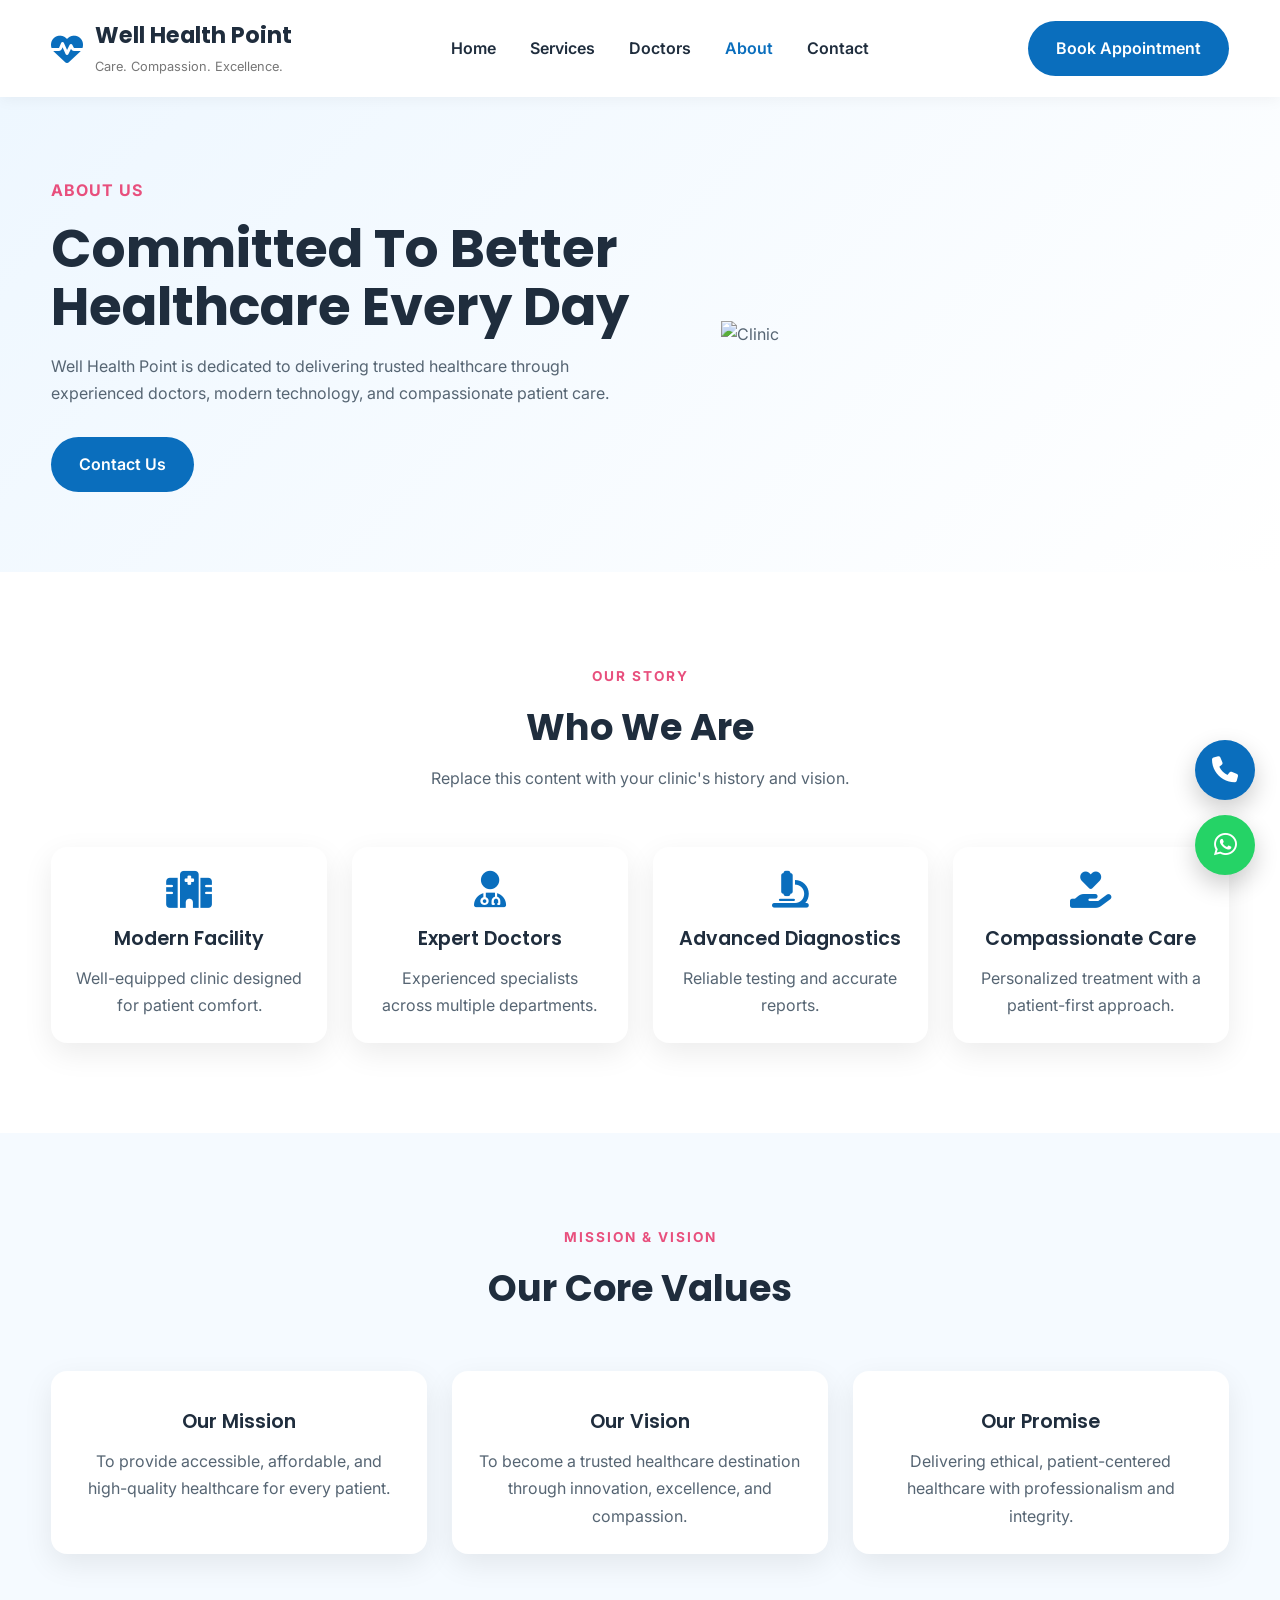
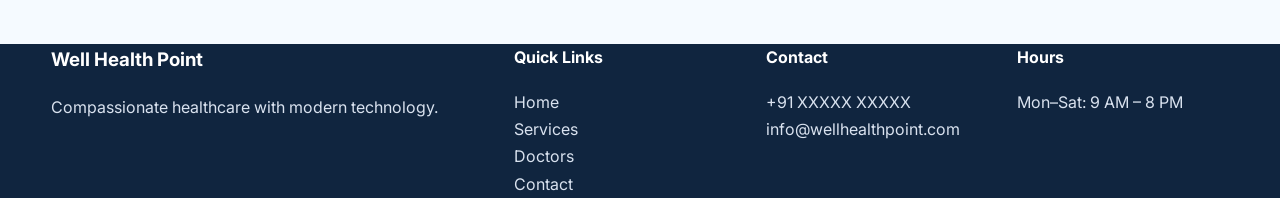
==== about.html @ 16683157 "Add files via upload" ====
<!DOCTYPE html>
<html lang="en">
<head>
<meta charset="UTF-8">
<meta name="viewport" content="width=device-width, initial-scale=1.0">
<title>Well Health Point | About</title>
<link rel="stylesheet" href="style.css">
<link rel="preconnect" href="https://fonts.googleapis.com">
<link href="https://fonts.googleapis.com/css2?family=Inter:wght@400;500;600&family=Poppins:wght@500;600;700&display=swap" rel="stylesheet">
<link rel="stylesheet" href="https://cdnjs.cloudflare.com/ajax/libs/font-awesome/6.6.0/css/all.min.css">
</head>
<body>

<header class="header">
<div class="container nav-container">
<a href="index.html" class="logo">
<i class="fa-solid fa-heart-pulse"></i>
<div><h2>Well Health Point</h2><span>Care. Compassion. Excellence.</span></div>
</a>

<nav class="navbar">
<ul>
<li><a href="index.html">Home</a></li>
<li><a href="services.html">Services</a></li>
<li><a href="doctors.html">Doctors</a></li>
<li><a class="active" href="about.html">About</a></li>
<li><a href="contact.html">Contact</a></li>
</ul>
</nav>

<a href="contact.html" class="btn-primary">Book Appointment</a>
<button class="menu-toggle"><i class="fa-solid fa-bars"></i></button>
</div>
</header>

<section class="hero">
<div class="container hero-content">
<div class="hero-text">
<span class="tag">ABOUT US</span>
<h1>Committed To Better Healthcare Every Day</h1>
<p>Well Health Point is dedicated to delivering trusted healthcare through experienced doctors, modern technology, and compassionate patient care.</p>
<a href="contact.html" class="btn-primary">Contact Us</a>
</div>
<div class="hero-image">
<img src="images/about/about-hero.jpg" alt="Clinic">
</div>
</div>
</section>

<section>
<div class="container">
<div class="section-title">
<span>OUR STORY</span>
<h2>Who We Are</h2>
<p>Replace this content with your clinic's history and vision.</p>
</div>

<div class="features">
<div class="feature">
<i class="fa-solid fa-hospital"></i>
<h3>Modern Facility</h3>
<p>Well-equipped clinic designed for patient comfort.</p>
</div>

<div class="feature">
<i class="fa-solid fa-user-doctor"></i>
<h3>Expert Doctors</h3>
<p>Experienced specialists across multiple departments.</p>
</div>

<div class="feature">
<i class="fa-solid fa-microscope"></i>
<h3>Advanced Diagnostics</h3>
<p>Reliable testing and accurate reports.</p>
</div>

<div class="feature">
<i class="fa-solid fa-hand-holding-heart"></i>
<h3>Compassionate Care</h3>
<p>Personalized treatment with a patient-first approach.</p>
</div>
</div>
</div>
</section>

<section class="why-us">
<div class="container">
<div class="section-title">
<span>MISSION & VISION</span>
<h2>Our Core Values</h2>
</div>

<div class="service-grid">
<div class="service-card">
<h3>Our Mission</h3>
<p>To provide accessible, affordable, and high-quality healthcare for every patient.</p>
</div>

<div class="service-card">
<h3>Our Vision</h3>
<p>To become a trusted healthcare destination through innovation, excellence, and compassion.</p>
</div>

<div class="service-card">
<h3>Our Promise</h3>
<p>Delivering ethical, patient-centered healthcare with professionalism and integrity.</p>
</div>
</div>
</div>
</section>

<footer class="footer">
<div class="container footer-grid">
<div><h3>Well Health Point</h3><p>Compassionate healthcare with modern technology.</p></div>
<div><h4>Quick Links</h4>
<a href="index.html">Home</a><br>
<a href="services.html">Services</a><br>
<a href="doctors.html">Doctors</a><br>
<a href="contact.html">Contact</a>
</div>
<div><h4>Contact</h4><p>+91 XXXXX XXXXX</p><p>info@wellhealthpoint.com</p></div>
<div><h4>Hours</h4><p>Mon–Sat: 9 AM – 8 PM</p></div>
</div>
</footer>

<script src="js/script.js"></script>
<!-- Floating Contact Buttons -->

<div class="floating-buttons">

    <a href="tel:+916291664625" class="float-btn call-btn" title="Call Us">
        <i class="fa-solid fa-phone"></i>
    </a>

    <a href="https://wa.me/916291664625" target="_blank" class="float-btn whatsapp-btn" title="WhatsApp">
        <i class="fa-brands fa-whatsapp"></i>
    </a>

</div>
</body>
</html>
---- style.css ----
:root{
  --primary:#0A6EBD;
  --secondary:#F48FB1;
  --accent:#00B8A9;
  --dark:#1f2d3d;
  --text:#566573;
  --light:#f5faff;
  --white:#fff;
  --shadow:0 10px 30px rgba(0,0,0,.08);
  --radius:16px;
}

*{margin:0;padding:0;box-sizing:border-box}
html{scroll-behavior:smooth}
body{
  font-family:Inter,sans-serif;
  color:var(--text);
  background:#fff;
  line-height:1.7;
}
img{max-width:100%;display:block}
a{text-decoration:none}
ul{list-style:none}
.container{width:min(1200px,92%);margin:auto}

.header{
  position:sticky;top:0;z-index:999;
  background:#fff;
  box-shadow:0 2px 15px rgba(0,0,0,.05);
}
.nav-container{
  display:flex;align-items:center;justify-content:space-between;
  padding:18px 0;
}
.logo{display:flex;gap:12px;align-items:center;color:var(--dark)}
.logo i{font-size:2rem;color:var(--primary)}
.logo h2{font:700 1.4rem Poppins,sans-serif}
.logo span{font-size:.8rem;color:#777}
.navbar ul{display:flex;gap:34px}
.navbar a{color:var(--dark);font-weight:600;position:relative}
.navbar a.active,
.navbar a:hover{color:var(--primary)}
.btn-primary,.btn-secondary{
 display:inline-block;padding:14px 28px;border-radius:50px;
 font-weight:600;transition:.3s;
}
.btn-primary{background:var(--primary);color:#fff}
.btn-primary:hover{transform:translateY(-3px)}
.btn-secondary{
 border:2px solid var(--primary);color:var(--primary)
}
.hero{
 background:linear-gradient(135deg,#eef7ff,#fff);
 padding:80px 0;
}
.hero-content{
 display:grid;
 grid-template-columns:1.1fr .9fr;
 gap:50px;
 align-items:center;
}
.tag{
 color:#e84f7d;
 font-weight:700;
 letter-spacing:1px;
 text-transform:uppercase;
}
.hero h1{
 font:700 3.3rem/1.1 Poppins,sans-serif;
 color:var(--dark);
 margin:16px 0;
}
.hero p{max-width:560px;margin-bottom:30px}
.hero-buttons{display:flex;gap:16px}

section{padding:90px 0}
.section-title{text-align:center;margin-bottom:55px}
.section-title span{
 color:#e84f7d;
 font-weight:700;
 letter-spacing:2px;
 font-size:.85rem;
}
.section-title h2{
 font:700 2.3rem Poppins,sans-serif;
 color:var(--dark);
 margin:10px 0;
}

.provider-grid,.service-grid,.features{
 display:grid;
 gap:25px;
}
.provider-grid{grid-template-columns:repeat(5,1fr)}
.service-grid{grid-template-columns:repeat(3,1fr)}
.features{grid-template-columns:repeat(4,1fr)}

.doctor-card,.service-card,.feature{
 background:#fff;
 border-radius:var(--radius);
 box-shadow:var(--shadow);
 padding:24px;
 text-align:center;
 transition:.3s;
}
.doctor-card:hover,
.service-card:hover,
.feature:hover{
 transform:translateY(-8px);
}
.doctor-card img{
 width:150px;height:150px;
 object-fit:cover;
 border-radius:50%;
 margin:0 auto 20px;
}
.doctor-card h3,
.service-card h3,
.feature h3{
 font:600 1.2rem Poppins,sans-serif;
 color:var(--dark);
 margin:12px 0;
}
.card-link{color:var(--primary);font-weight:600}
.service-card i,.feature i{
 font-size:2.3rem;
 color:var(--primary);
}
.center{text-align:center;margin-top:40px}

.why-us{background:var(--light)}

.cta{
 background:linear-gradient(135deg,#0A6EBD,#0c4f84);
 color:#fff;
}
.cta-content{
 display:flex;
 justify-content:space-between;
 align-items:center;
 gap:30px;
}

.footer{
 background:#10253f;
 color:#d9e2ef;
}
.footer-grid{
 display:grid;
 grid-template-columns:2fr 1fr 1fr 1fr;
 gap:40px;
}
.footer h3,.footer h4{color:#fff;margin-bottom:18px}
.footer a{color:#d9e2ef}
.copyright{
 margin-top:50px;
 border-top:1px solid rgba(255,255,255,.15);
 padding-top:20px;
 text-align:center;
}

.menu-toggle{display:none;background:none;border:none;font-size:1.5rem}

@media (max-width:991px){
.hero-content,.cta-content{grid-template-columns:1fr;display:grid;text-align:center}
.provider-grid{grid-template-columns:repeat(2,1fr)}
.service-grid{grid-template-columns:repeat(2,1fr)}
.features{grid-template-columns:repeat(2,1fr)}
.footer-grid{grid-template-columns:repeat(2,1fr)}
.navbar{display:none}
.menu-toggle{display:block}
}

@media (max-width:576px){
.hero h1{font-size:2.3rem}
.provider-grid,
.service-grid,
.features,
.footer-grid{grid-template-columns:1fr}
.btn-primary,.btn-secondary{width:100%;text-align:center}
.hero-buttons{flex-direction:column}

}
/* ===========================
   CONTACT FORM
=========================== */

.contact-form {
    max-width: 750px;
    margin: 60px auto;
    padding: 45px;
    background: #ffffff;
    border-radius: 20px;
    box-shadow: 0 15px 40px rgba(0, 0, 0, 0.08);
}

.contact-form h2 {
    text-align: center;
    font-family: "Poppins", sans-serif;
    font-size: 2rem;
    color: #163b65;
    margin-bottom: 10px;
}

.contact-form p {
    text-align: center;
    color: #6c757d;
    margin-bottom: 35px;
}

/* Form Layout */

.contact-form form {
    display: grid;
    gap: 20px;
}

/* Labels */

.contact-form label {
    display: block;
    font-weight: 600;
    color: #163b65;
    margin-bottom: 8px;
}

/* Inputs */

.contact-form input,
.contact-form textarea,
.contact-form select {
    width: 100%;
    padding: 15px 18px;
    font-size: 1rem;
    border: 2px solid #dbe8f5;
    border-radius: 12px;
    background: #fdfefe;
    transition: 0.3s ease;
    font-family: "Inter", sans-serif;
}

/* Focus */

.contact-form input:focus,
.contact-form textarea:focus,
.contact-form select:focus {
    outline: none;
    border-color: #0A6EBD;
    box-shadow: 0 0 12px rgba(10,110,189,0.15);
}

/* Textarea */

.contact-form textarea {
    resize: vertical;
    min-height: 170px;
}

/* Two Column Layout */

.form-row {
    display: grid;
    grid-template-columns: repeat(2,1fr);
    gap: 20px;
}

/* Submit Button */

.contact-form button {
    width: 100%;
    padding: 16px;
    border: none;
    border-radius: 12px;
    background: #0A6EBD;
    color: white;
    font-size: 1rem;
    font-weight: 600;
    cursor: pointer;
    transition: 0.35s ease;
}

.contact-form button:hover {
    background: #095ea1;
    transform: translateY(-3px);
    box-shadow: 0 10px 25px rgba(10,110,189,0.25);
}

/* Placeholder */

.contact-form input::placeholder,
.contact-form textarea::placeholder {
    color: #9aa5b1;
}

/* Responsive */

@media (max-width:768px){

.contact-form{
    padding:30px;
}

.form-row{
    grid-template-columns:1fr;
}

}

@media (max-width:480px){

.contact-form{
    padding:25px;
    border-radius:15px;
}

.contact-form h2{
    font-size:1.6rem;
}

}
/* ==========================================
            TABLET RESPONSIVE
========================================== */

@media (max-width:992px){

.container{
    width:92%;
}

.header{
    padding:15px 0;
}

.nav-container{
    flex-wrap:wrap;
}

.navbar{
    display:none;
    width:100%;
    margin-top:20px;
}

.navbar.open{
    display:block;
}

.navbar ul{
    flex-direction:column;
    gap:18px;
    text-align:center;
}

.menu-toggle{
    display:block;
    cursor:pointer;
}

.hero{
    padding:70px 0;
}

.hero-content{
    grid-template-columns:1fr;
    text-align:center;
    gap:50px;
}

.hero-text p{
    margin:auto;
}

.hero-buttons{
    justify-content:center;
    flex-wrap:wrap;
}

.hero-image img{
    max-width:500px;
    margin:auto;
}

.provider-grid{
    grid-template-columns:repeat(2,1fr);
    gap:25px;
}

.services-grid{
    grid-template-columns:repeat(2,1fr);
    gap:25px;
}

.features{
    grid-template-columns:repeat(2,1fr);
    gap:25px;
}

.footer-grid{
    grid-template-columns:repeat(2,1fr);
    gap:30px;
}

.contact-form{
    padding:35px;
}

.form-row{
    grid-template-columns:1fr;
}

}



/* ==========================================
            MOBILE RESPONSIVE
========================================== */

@media (max-width:768px){

.hero{
    padding:60px 0;
}

.hero h1{
    font-size:2.4rem;
    line-height:1.2;
}

.hero p{
    font-size:1rem;
}

.hero-buttons{
    flex-direction:column;
    align-items:center;
}

.btn-primary,
.btn-secondary{
    width:100%;
    max-width:280px;
    text-align:center;
}

.provider-grid{
    grid-template-columns:1fr;
}

.services-grid{
    grid-template-columns:1fr;
}

.features{
    grid-template-columns:1fr;
}

.service-card,
.doctor-card,
.feature{
    max-width:100%;
}

.hero-image img{
    max-width:100%;
}

.section-title h2{
    font-size:2rem;
}

.footer-grid{
    grid-template-columns:1fr;
    text-align:center;
}

.footer{
    padding:50px 0 20px;
}

.contact-form{
    padding:25px;
}

.contact-form h2{
    font-size:1.7rem;
}

input,
textarea,
select{
    font-size:16px;
}

}



/* ==========================================
            SMALL MOBILE
========================================== */

@media (max-width:480px){

.logo h2{
    font-size:1.2rem;
}

.hero{
    padding:50px 0;
}

.hero h1{
    font-size:2rem;
}

.tag{
    font-size:.8rem;
}

.section-title h2{
    font-size:1.7rem;
}

.section-title p{
    font-size:.95rem;
}

.service-card,
.doctor-card,
.feature{
    padding:20px;
}

.hero-buttons{
    gap:15px;
}

.btn-primary,
.btn-secondary{
    padding:14px 20px;
}

.contact-form{
    padding:20px;
}

}
/*=========================================
        FLOATING CONTACT BUTTONS
=========================================*/

.floating-buttons{
    position:fixed;
    right:25px;
    bottom:25px;
    display:flex;
    flex-direction:column;
    gap:15px;
    z-index:9999;
}

.float-btn{
    width:60px;
    height:60px;
    border-radius:50%;
    display:flex;
    align-items:center;
    justify-content:center;
    color:#fff;
    font-size:26px;
    text-decoration:none;
    box-shadow:0 10px 25px rgba(0,0,0,.2);
    transition:.3s;
}

.float-btn:hover{
    transform:translateY(-5px) scale(1.08);
}

.call-btn{
    background:var(--primary);
}

.whatsapp-btn{
    background:#25D366;
}

@media(max-width:768px){

    .floating-buttons{
        right:18px;
        bottom:18px;
    }

    .float-btn{
        width:55px;
        height:55px;
        font-size:22px;
    }

}
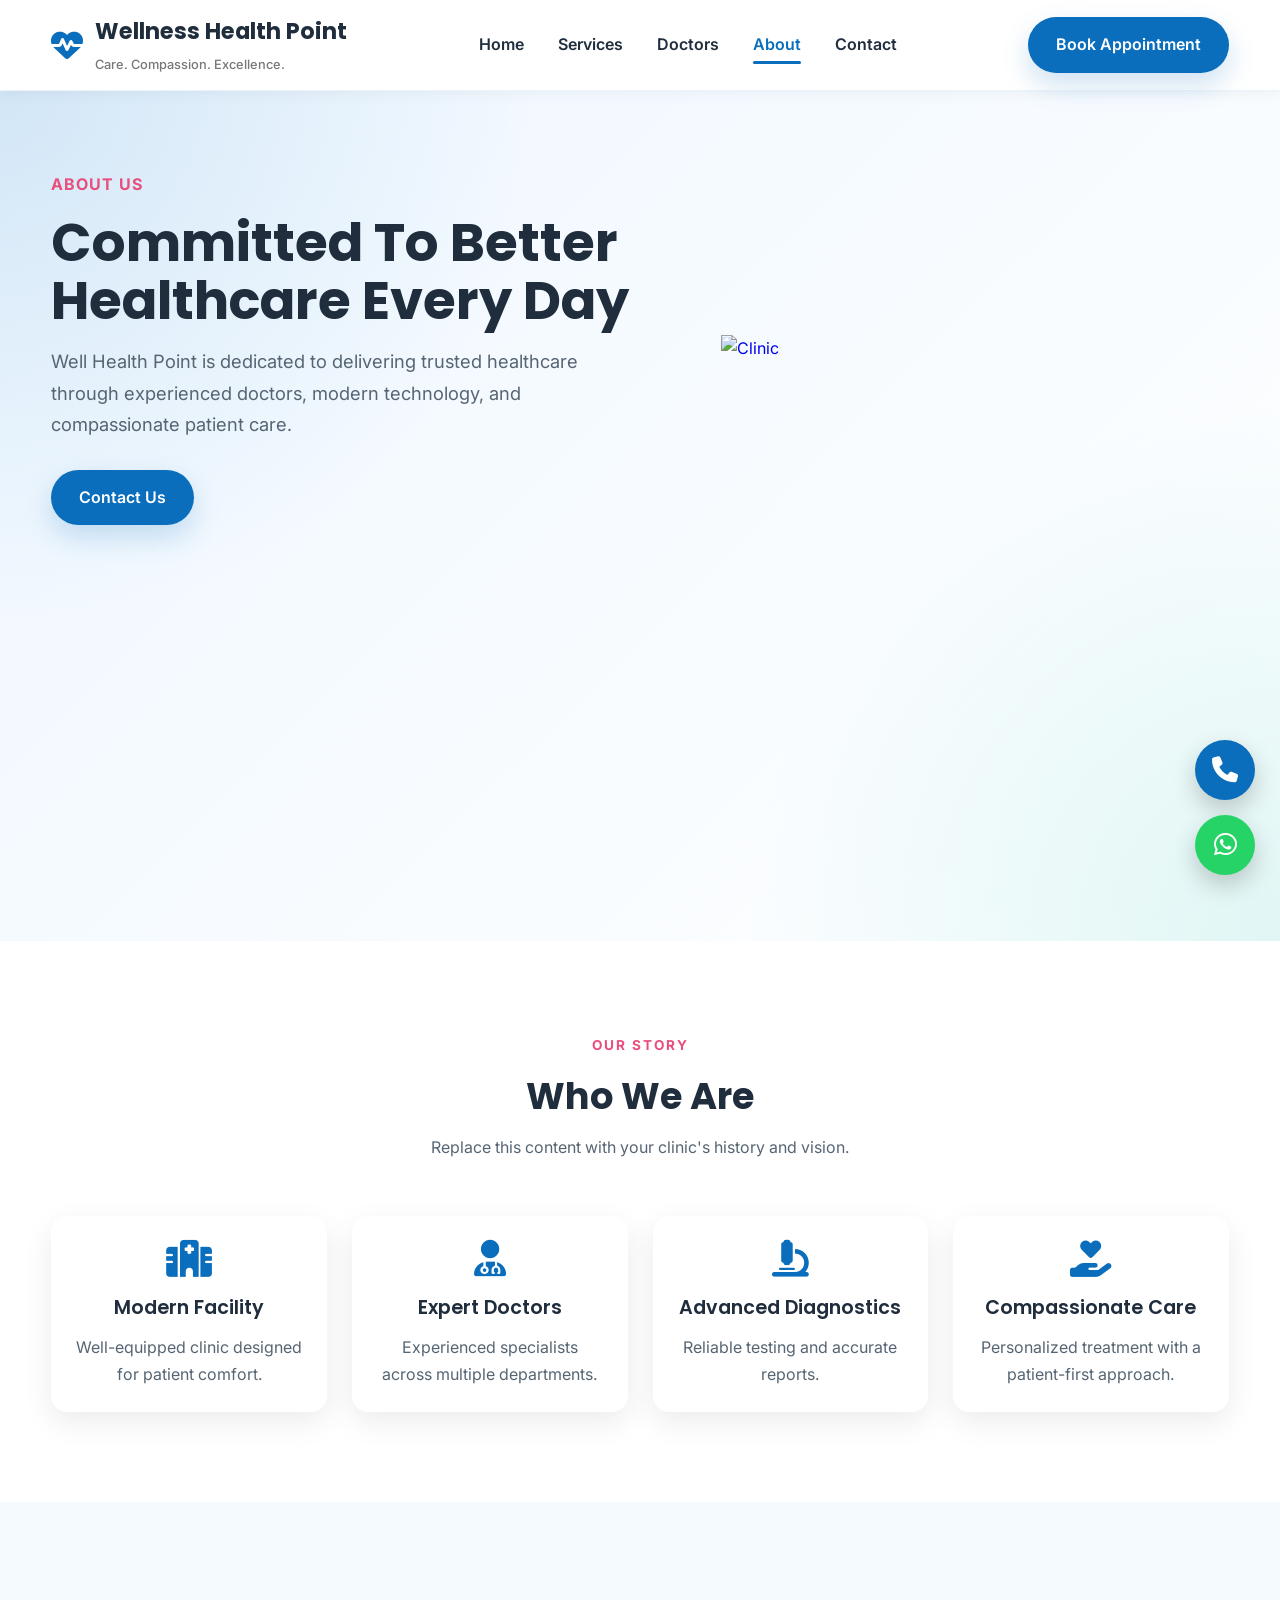
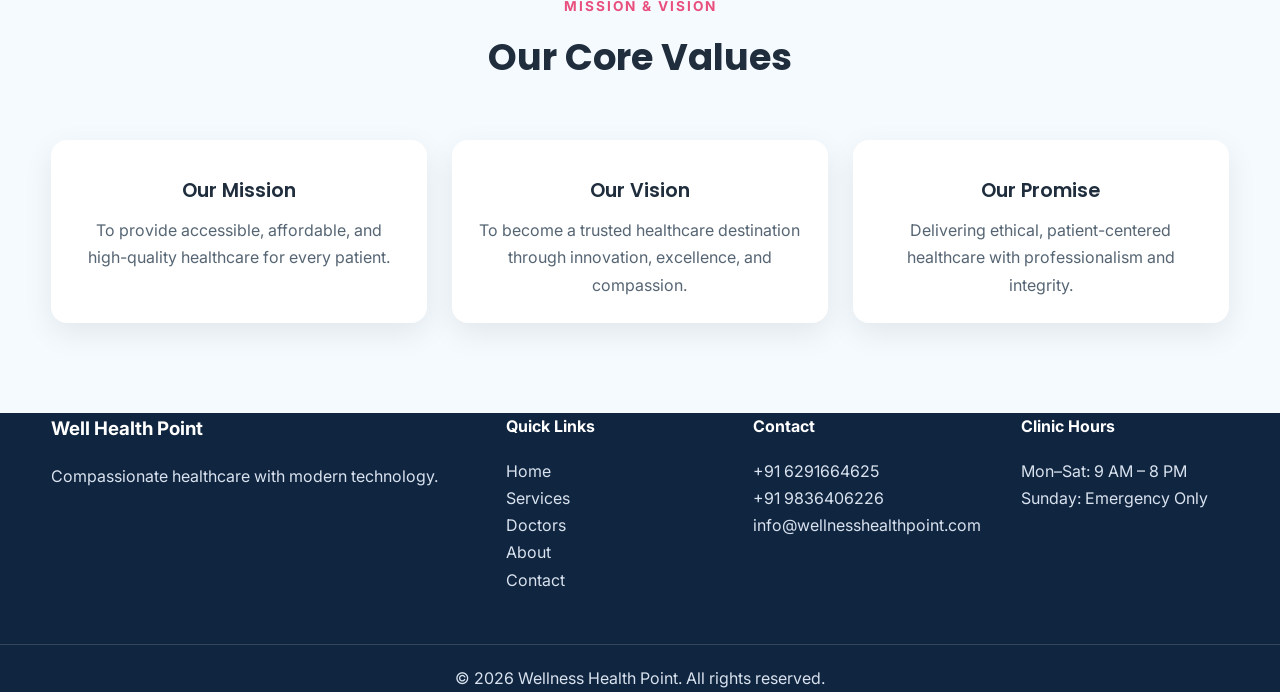
==== commit 012e1efa: "Update title and footer information for About page" ====
--- a/about.html
+++ b/about.html
@@ -3,7 +3,7 @@
 <head>
 <meta charset="UTF-8">
 <meta name="viewport" content="width=device-width, initial-scale=1.0">
-<title>Well Health Point | About</title>
+<title>Wellness Health Point | About</title>
 <link rel="stylesheet" href="style.css">
 <link rel="preconnect" href="https://fonts.googleapis.com">
 <link href="https://fonts.googleapis.com/css2?family=Inter:wght@400;500;600&family=Poppins:wght@500;600;700&display=swap" rel="stylesheet">
@@ -15,7 +15,7 @@
 <div class="container nav-container">
 <a href="index.html" class="logo">
 <i class="fa-solid fa-heart-pulse"></i>
-<div><h2>Well Health Point</h2><span>Care. Compassion. Excellence.</span></div>
+<div><h2>Wellness Health Point</h2><span>Care. Compassion. Excellence.</span></div>
 </a>
 
 <nav class="navbar">
@@ -42,8 +42,9 @@
 <a href="contact.html" class="btn-primary">Contact Us</a>
 </div>
 <div class="hero-image">
-<img src="images/about/about-hero.jpg" alt="Clinic">
-</div>
+<a href="abouts.png" target="_blank">
+    <img src="abouts.png" alt="Clinic">
+</a></div>
 </div>
 </section>
 
@@ -110,18 +111,36 @@
 </section>
 
 <footer class="footer">
-<div class="container footer-grid">
-<div><h3>Well Health Point</h3><p>Compassionate healthcare with modern technology.</p></div>
-<div><h4>Quick Links</h4>
-<a href="index.html">Home</a><br>
-<a href="services.html">Services</a><br>
-<a href="doctors.html">Doctors</a><br>
-<a href="contact.html">Contact</a>
-</div>
-<div><h4>Contact</h4><p>+91 XXXXX XXXXX</p><p>info@wellhealthpoint.com</p></div>
-<div><h4>Hours</h4><p>Mon–Sat: 9 AM – 8 PM</p></div>
-</div>
+  <div class="container footer-grid">
+    <div>
+      <h3>Well Health Point</h3>
+      <p>Compassionate healthcare with modern technology.</p>
+    </div>
+    <div>
+      <h4>Quick Links</h4>
+      <a href="index.html">Home</a><br>
+      <a href="services.html">Services</a><br>
+      <a href="doctors.html">Doctors</a><br>
+      <a href="about.html">About</a><br>
+      <a href="contact.html">Contact</a>
+    </div>
+    <div>
+      <h4>Contact</h4>
+      <p>+91 6291664625</p>
+      <p>+91 9836406226</p>
+      <p>info@wellnesshealthpoint.com</p>
+    </div>
+    <div>
+      <h4>Clinic Hours</h4>
+      <p>Mon–Sat: 9 AM – 8 PM</p>
+      <p>Sunday: Emergency Only</p>
+    </div>
+  </div>
+  <div class="copyright">
+    <p>&copy; 2026 Wellness Health Point. All rights reserved.</p>
+  </div>
 </footer>
+
 
 <script src="js/script.js"></script>
 <!-- Floating Contact Buttons -->
--- a/style.css
+++ b/style.css
@@ -1,11 +1,11 @@
+
 
 :root{
   --primary:#0A6EBD;
   --secondary:#F48FB1;
   --accent:#00B8A9;
   --dark:#1f2d3d;
-  --text:#566573;
-  --light:#f5faff;
+  --text:#566573;  --light:#f5faff;
   --white:#fff;
   --shadow:0 10px 30px rgba(0,0,0,.08);
   --radius:16px;
@@ -23,6 +23,757 @@
 a{text-decoration:none}
 ul{list-style:none}
 .container{width:min(1200px,92%);margin:auto}
+/*=========================================
+                HEADER
+=========================================*/
+
+.header{
+    position:sticky;
+    top:0;
+    left:0;
+    width:100%;
+    z-index:1000;
+
+    background:rgba(255,255,255,.96);
+    backdrop-filter:blur(12px);
+
+    border-bottom:1px solid rgba(10,110,189,.08);
+    box-shadow:0 8px 25px rgba(0,0,0,.05);
+}
+
+.nav-container{
+
+    width:min(1300px,92%);
+    margin:auto;
+
+    display:flex;
+    align-items:center;
+    justify-content:space-between;
+
+    height:90px;
+
+}
+/*==================================================
+                    HERO SECTION
+==================================================*/
+
+.hero{
+    position:relative;
+    overflow:hidden;
+    background:linear-gradient(135deg,#eef7ff,#ffffff);
+    padding:90px 0 180px;
+    min-height:850px;
+}
+
+.hero::before{
+    content:"";
+    position:absolute;
+    inset:0;
+    background:
+        radial-gradient(circle at top left,
+        rgba(10,110,189,.12),transparent 35%),
+        radial-gradient(circle at bottom right,
+        rgba(0,184,169,.12),transparent 35%);
+}
+
+.hero-content{
+    position:relative;
+    z-index:2;
+    display:grid;
+    grid-template-columns:1.1fr .9fr;
+    align-items:center;
+    gap:60px;
+}
+
+.hero-text{
+    max-width:600px;
+}
+
+.hero h1{
+    font-size:4rem;
+    line-height:1.1;
+    color:var(--dark);
+    margin:20px 0;
+}
+
+.hero p{
+    font-size:1.15rem;
+    margin-bottom:35px;
+}
+
+.hero-buttons{
+    display:flex;
+    gap:18px;
+    margin-bottom:45px;
+}
+
+/*=====================
+     FEATURES
+=====================*/
+
+.hero-features{
+    display:flex;
+    gap:25px;
+}
+
+.hero-feature{
+    background:#fff;
+    padding:18px;
+    border-radius:16px;
+    box-shadow:var(--shadow);
+    flex:1;
+    text-align:center;
+}
+
+.hero-feature i{
+    font-size:2rem;
+    color:var(--primary);
+    margin-bottom:15px;
+}
+
+.hero-feature h4{
+    color:var(--dark);
+    margin-bottom:6px;
+}
+
+.hero-feature p{
+    font-size:.9rem;
+    margin:0;
+}
+
+/*=====================
+      DOCTOR
+=====================*/
+
+.hero-doctor{
+
+    position:absolute;
+
+    right:390px;
+
+    bottom:0;
+
+    height:92%;
+
+    opacity:.92;
+
+    pointer-events:none;
+
+    z-index:1;
+
+    -webkit-mask-image:linear-gradient(
+        to left,
+        black 65%,
+        rgba(0,0,0,.65) 82%,
+        transparent 100%
+    );
+
+    mask-image:linear-gradient(
+        to left,
+        black 65%,
+        rgba(0,0,0,.65) 82%,
+        transparent 100%
+    );
+
+}
+
+/*=====================
+     APPOINTMENT
+=====================*/
+
+.hero-form{
+
+    position:relative;
+
+    z-index:5;
+
+    background:rgba(255,255,255,.95);
+
+    backdrop-filter:blur(15px);
+
+    border-radius:22px;
+
+    padding:35px;
+
+    box-shadow:0 20px 50px rgba(0,0,0,.12);
+
+}
+
+.hero-form-icon{
+
+    width:70px;
+
+    height:70px;
+
+    border-radius:50%;
+
+    background:#eef7ff;
+
+    margin:auto;
+
+    display:flex;
+
+    align-items:center;
+
+    justify-content:center;
+
+    color:var(--primary);
+
+    font-size:2rem;
+
+    margin-bottom:20px;
+
+}
+
+.hero-form h2{
+
+    text-align:center;
+
+    color:var(--dark);
+
+    margin-bottom:10px;
+
+}
+
+.hero-form p{
+
+    text-align:center;
+
+    margin-bottom:30px;
+
+}
+
+.hero-form form{
+
+    display:grid;
+
+    gap:18px;
+
+}
+
+
+.hero-form input,
+.hero-form select,
+.hero-form textarea{
+
+    width:100%;
+
+    padding:15px;
+
+    border:2px solid #e4edf8;
+
+    border-radius:12px;
+
+    font-size:1rem;
+
+    outline:none;
+
+}
+
+.hero-form textarea{
+
+    height:120px;
+
+    resize:none;
+
+}
+
+.hero-form input:focus,
+.hero-form select:focus,
+.hero-form textarea:focus{
+
+    border-color:var(--primary);
+
+}
+
+.hero-form button{
+
+    background:var(--primary);
+
+    color:#fff;
+
+    border:none;
+
+    padding:16px;
+
+    border-radius:12px;
+
+    cursor:pointer;
+
+    font-size:1rem;
+
+    font-weight:600;
+
+    transition:.3s;
+
+}
+
+.hero-form button:hover{
+
+    background:#085ea4;
+
+}
+
+.privacy{
+
+    margin-top:20px;
+
+    text-align:center;
+
+    color:#777;
+
+    font-size:.9rem;
+
+}
+
+.privacy i{
+
+    color:var(--primary);
+
+    margin-right:6px;
+
+}
+
+/*=====================
+      STATS
+=====================*/
+
+.hero-highlights{
+    margin-top:-170px;
+    position:relative;
+    z-index:20;
+}
+
+.hero-features{
+    display:grid;
+    grid-template-columns:repeat(3,1fr);
+    gap:25px;
+}
+
+.hero-stats-section{
+    padding:100px 0 80px;
+    background:#fff;
+}
+
+.hero-stats{
+    background:#fff;
+    border-radius:22px;
+    box-shadow:var(--shadow);
+    display:grid;
+    grid-template-columns:repeat(4,1fr);
+    overflow:hidden;
+}
+.stat{
+
+    padding:28px;
+
+    text-align:center;
+
+    border-right:1px solid #edf2f7;
+
+}
+
+.stat:last-child{
+
+    border:none;
+
+}
+
+.stat h3{
+
+    color:var(--primary);
+
+    font-size:2rem;
+
+}
+
+.stat span{
+
+    color:#666;
+
+}
+.hero-form-row{
+    display:grid;
+    grid-template-columns:repeat(2,1fr);
+    gap:15px;
+    margin-bottom:18px;
+}
+
+.form-group{
+    display:flex;
+    flex-direction:column;
+}
+
+.form-group label{
+    font-size:.9rem;
+    font-weight:600;
+    color:var(--dark);
+    margin-bottom:8px;
+}
+
+.form-group label i{
+    color:var(--primary);
+    margin-right:6px;
+}
+
+.hero-submit{
+    width:100%;
+    margin-top:10px;
+}
+
+.hero-submit i{
+    margin-right:8px;
+}
+
+@media(max-width:768px){
+
+.hero-form-row{
+
+grid-template-columns:1fr;
+
+}
+
+}
+
+/*=====================
+      RESPONSIVE
+=====================*/
+
+@media(max-width:1100px){
+
+.hero-content{
+
+grid-template-columns:1fr;
+
+}
+
+.hero-doctor{
+    position:absolute;
+
+    left:52%;
+    bottom:0;
+
+    transform:translateX(-50%);
+
+    height:88%;
+    width:auto;
+
+    z-index:2;
+
+    pointer-events:none;
+
+    opacity:.95;
+
+    object-fit:contain;
+
+    -webkit-mask-image:linear-gradient(
+        to left,
+        transparent 0%,
+        rgba(0,0,0,.8) 18%,
+        black 35%
+    );
+
+    mask-image:linear-gradient(
+        to left,
+        transparent 0%,
+        rgba(0,0,0,.8) 18%,
+        black 35%
+    );
+}
+.hero-stats{
+
+position:relative;
+
+transform:none;
+
+left:auto;
+
+bottom:auto;
+
+margin:50px auto 0;
+
+grid-template-columns:repeat(2,1fr);
+
+}
+
+}
+
+@media(max-width:768px){
+
+.hero{
+
+padding:70px 0;
+
+min-height:auto;
+
+}
+
+.hero h1{
+
+font-size:2.7rem;
+
+}
+
+.hero-buttons{
+
+flex-direction:column;
+
+}
+
+.hero-features{
+
+flex-direction:column;
+
+}
+
+.hero-stats{
+
+grid-template-columns:1fr;
+
+}
+
+}
+/*=====================
+        LOGO
+======================*/
+
+.logo{
+
+    display:flex;
+    align-items:center;
+    gap:15px;
+
+    color:var(--dark);
+
+}
+
+.logo i{
+
+    font-size:2.2rem;
+    color:var(--primary);
+
+}
+
+.logo h2{
+
+    font-family:Poppins,sans-serif;
+    font-size:2rem;
+    font-weight:700;
+    line-height:1;
+
+}
+
+.logo span{
+
+    display:block;
+    margin-top:6px;
+
+    color:#6b7280;
+
+    font-size:.95rem;
+    font-weight:500;
+
+}
+
+/*=====================
+      NAVIGATION
+======================*/
+
+.navbar ul{
+
+    display:flex;
+    align-items:center;
+    gap:42px;
+
+}
+
+.navbar a{
+
+    position:relative;
+
+    color:var(--dark);
+
+    font-weight:600;
+
+    font-size:1rem;
+
+    transition:.3s;
+
+}
+
+.navbar a::after{
+
+    content:"";
+
+    position:absolute;
+
+    left:0;
+    bottom:-10px;
+
+    width:0;
+    height:3px;
+
+    background:var(--primary);
+
+    border-radius:10px;
+
+    transition:.35s;
+
+}
+
+.navbar a:hover,
+.navbar a.active{
+
+    color:var(--primary);
+
+}
+
+.navbar a:hover::after,
+.navbar a.active::after{
+
+    width:100%;
+
+}
+
+/*=====================
+        BUTTONS
+======================*/
+
+.btn-primary,
+.btn-secondary{
+
+    display:inline-flex;
+
+    align-items:center;
+    justify-content:center;
+
+    padding:15px 34px;
+
+    border-radius:50px;
+
+    font-weight:600;
+
+    transition:.35s;
+
+}
+
+.btn-primary{
+
+    background:linear-gradient(135deg,#0A6EBD,#1482df);
+
+    color:#fff;
+
+    box-shadow:0 12px 28px rgba(10,110,189,.20);
+
+}
+
+.btn-primary:hover{
+
+    transform:translateY(-3px);
+
+    box-shadow:0 18px 35px rgba(10,110,189,.28);
+
+}
+
+.btn-secondary{
+
+    background:#fff;
+
+    color:var(--primary);
+
+    border:2px solid var(--primary);
+
+}
+
+.btn-secondary:hover{
+
+    background:var(--primary);
+
+    color:#fff;
+
+}
+
+/*=====================
+     MOBILE HEADER
+======================*/
+
+.menu-toggle{
+
+    display:none;
+
+    background:none;
+
+    border:none;
+
+    font-size:1.8rem;
+
+    color:var(--dark);
+
+    cursor:pointer;
+
+}
+
+@media(max-width:992px){
+
+    .nav-container{
+
+        height:80px;
+
+    }
+
+    .logo h2{
+
+        font-size:1.6rem;
+
+    }
+
+    .navbar{
+
+        display:none;
+
+    }
+
+    .menu-toggle{
+
+        display:block;
+
+    }
+
+}
+
+@media(max-width:576px){
+
+    .nav-container{
+
+        height:72px;
+
+    }
+
+    .logo i{
+
+        font-size:1.8rem;
+
+    }
+
+    .logo h2{
+
+        font-size:1.3rem;
+
+    }
+
+    .logo span{
+
+        font-size:.8rem;
+
+    }
+
+    .header .btn-primary{
+
+        display:none;
+
+    }
+
+}
 
 .header{
   position:sticky;top:0;z-index:999;
@@ -49,6 +800,27 @@
 .btn-primary:hover{transform:translateY(-3px)}
 .btn-secondary{
  border:2px solid var(--primary);color:var(--primary)
+}
+.hero-doctor{
+
+    position:absolute;
+    right:-40px;
+    bottom:0;
+
+    height:110%;
+
+    opacity:.35;
+
+    filter:
+        drop-shadow(0 25px 45px rgba(10,110,189,.25))
+        saturate(105%);
+
+    mask-image:linear-gradient(
+        to left,
+        black 65%,
+        rgba(0,0,0,.6) 80%,
+        transparent 100%
+    );
 }
 .hero{
  background:linear-gradient(135deg,#eef7ff,#fff);
@@ -600,5 +1372,76 @@
         height:55px;
         font-size:22px;
     }
-
-}
+/*=========================================
+        APPOINTMENT SECTION
+=========================================*/
+
+.appointment-section{
+    position:relative;
+    padding:100px 0;
+    overflow:hidden;
+    background:linear-gradient(135deg,#eef7ff 0%,#f8fcff 45%,#ffffff 100%);
+}
+
+/* Decorative circles */
+
+.appointment-section::before{
+    content:"";
+    position:absolute;
+    width:420px;
+    height:420px;
+    background:rgba(10,110,189,.08);
+    border-radius:50%;
+    top:-180px;
+    left:-120px;
+}
+
+.appointment-section::after{
+    content:"";
+    position:absolute;
+    width:320px;
+    height:320px;
+    background:rgba(244,143,177,.10);
+    border-radius:50%;
+    bottom:-120px;
+    right:-100px;
+}
+
+/* Medical cross pattern */
+
+.appointment-section .container{
+    position:relative;
+    z-index:2;
+}
+
+.appointment-section .container::before{
+    content:"+";
+    position:absolute;
+    top:40px;
+    right:80px;
+    font-size:120px;
+    font-weight:700;
+    color:rgba(10,110,189,.06);
+}
+
+.appointment-section .container::after{
+    content:"+";
+    position:absolute;
+    bottom:30px;
+    left:50px;
+    font-size:80px;
+    font-weight:700;
+    color:rgba(0,184,169,.08);
+}
+
+/* Enhance form */
+
+.contact-form{
+    position:relative;
+    background:rgba(255,255,255,.96);
+    backdrop-filter:blur(10px);
+    border:1px solid rgba(10,110,189,.08);
+}
+
+}
+
